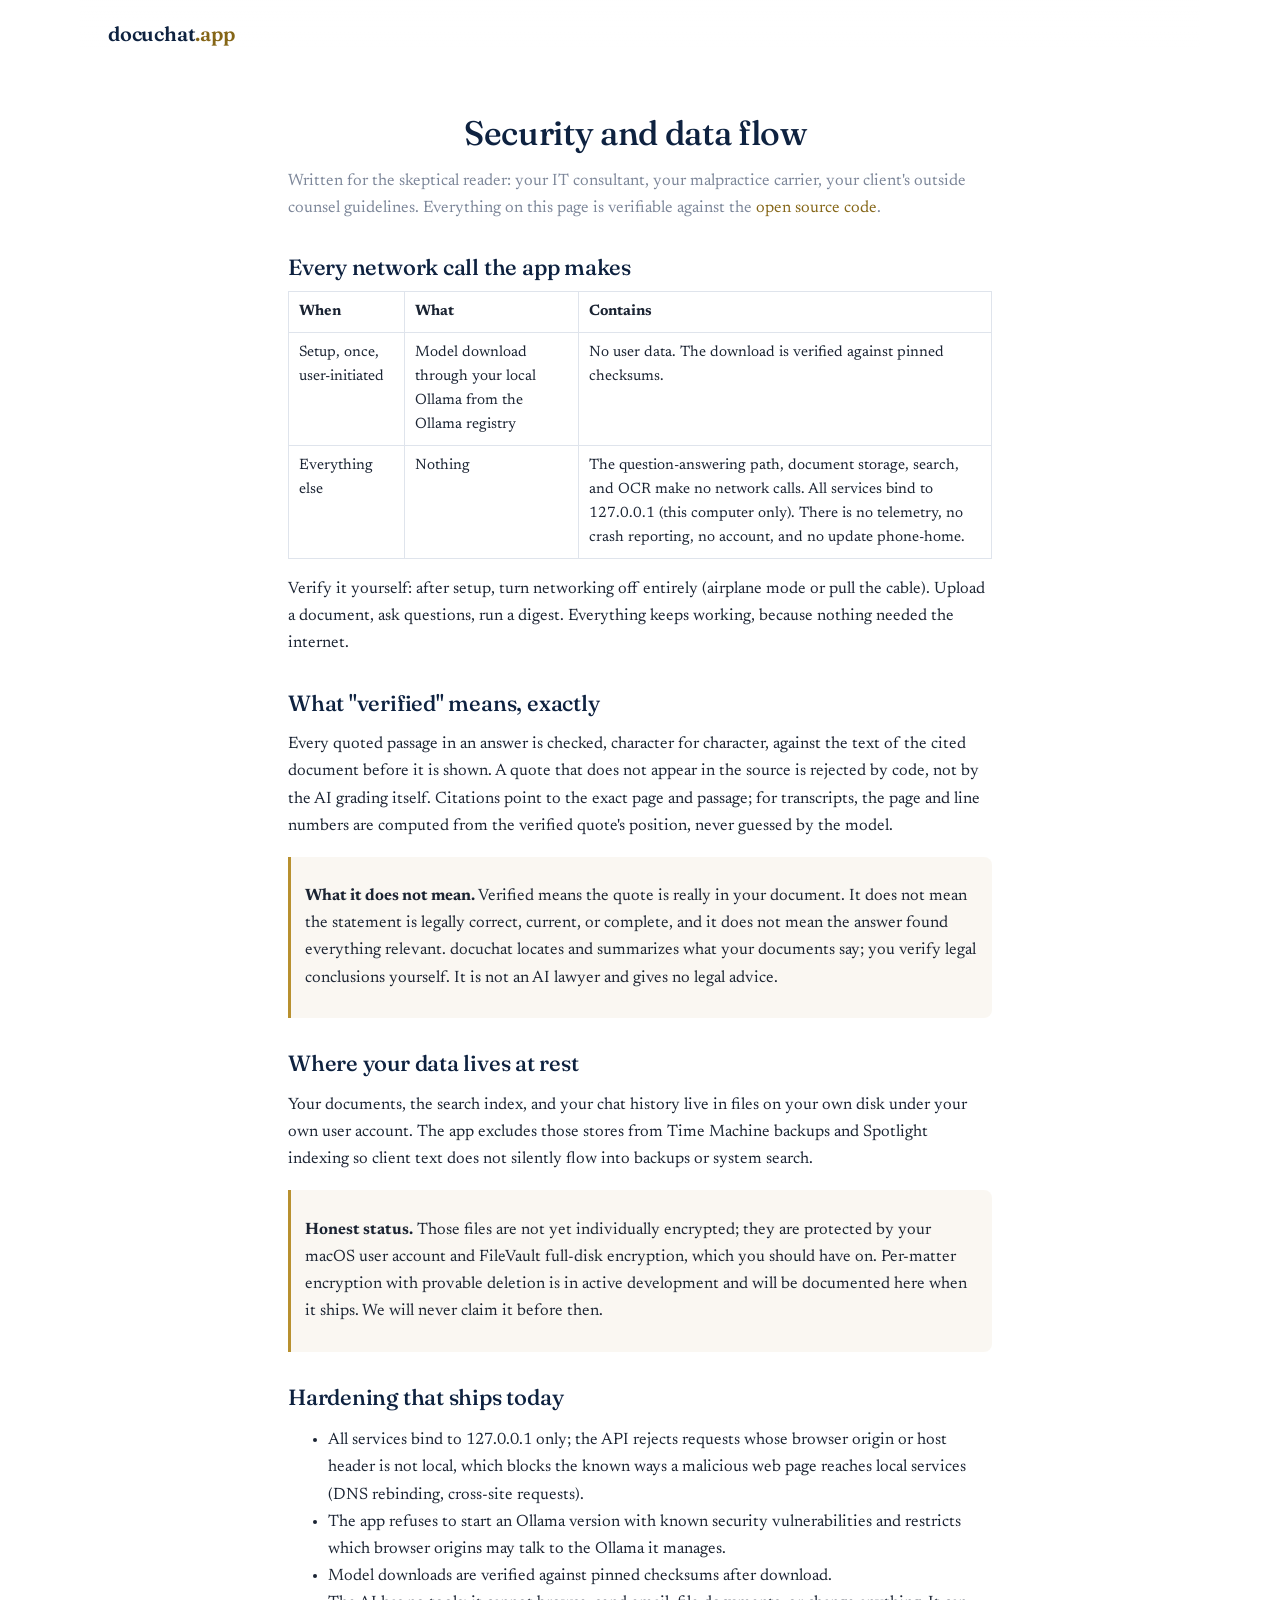
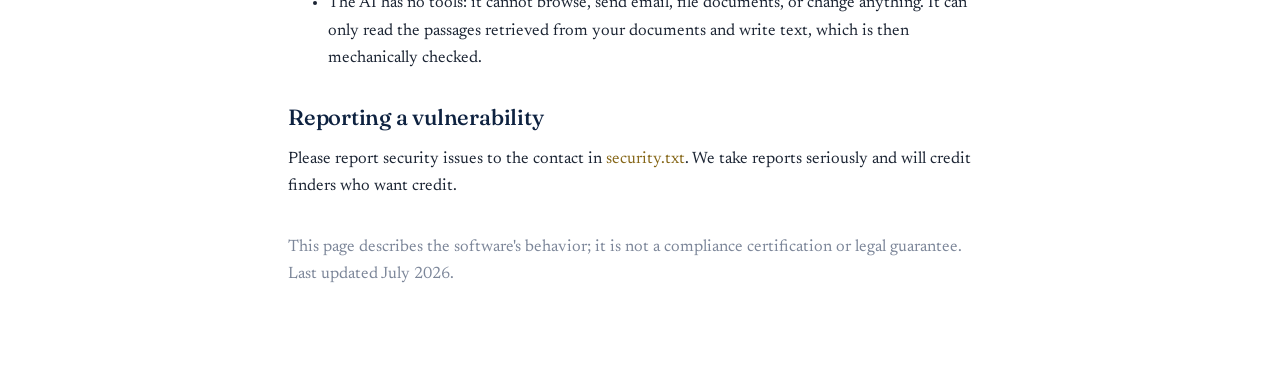
==== site/security.html @ cd8cf402 "feat(site): security & data flow trust page + RFC 9116 security.txt (Move 3d, D-71, HELD on site-pre" ====
<!doctype html>
<html lang="en">
<head>
  <meta charset="utf-8">
  <meta name="viewport" content="width=device-width, initial-scale=1">
  <title>Security and data flow - docuchat.app</title>
  <meta name="description" content="Exactly where your documents go (nowhere), every network call docuchat makes, what verified means and does not mean, and how to check all of it yourself.">
  <link rel="canonical" href="https://docuchat.app/security.html">
  <link href="https://fonts.googleapis.com/css2?family=Fraunces:opsz,wght@9..144,400;9..144,600&family=Newsreader:ital,opsz,wght@0,6..72,400;0,6..72,500&family=IBM+Plex+Mono:wght@400;500&display=swap" rel="stylesheet">
  <link rel="stylesheet" href="styles.css">
  <link rel="icon" href="favicon.svg" type="image/svg+xml">
  <style>
    .trust{max-width:760px;margin:0 auto;padding:48px 28px 80px}
    .trust h1{font-family:"Fraunces",serif;font-size:34px;margin-bottom:6px}
    .trust h2{font-family:"Fraunces",serif;font-size:22px;margin:34px 0 8px}
    .trust p,.trust li{font-size:16.5px;line-height:1.65}
    .trust table{width:100%;border-collapse:collapse;margin:12px 0;font-size:15px}
    .trust th,.trust td{border:1px solid var(--rule);padding:8px 10px;text-align:left;vertical-align:top}
    .trust code{font-family:"IBM Plex Mono",monospace;font-size:13.5px;background:rgba(14,34,64,.06);padding:1px 5px;border-radius:5px}
    .trust .honest{border-left:3px solid var(--gold,#b48a4a);padding:10px 14px;background:rgba(180,138,74,.07);border-radius:0 8px 8px 0;margin:14px 0}
  </style>
</head>
<body>
  <header class="masthead">
    <a class="wordmark" href="/" aria-label="docuchat.app home">
      <span class="wordmark-text">docuchat<span class="tld">.app</span></span>
    </a>
  </header>
  <main class="trust">
    <h1>Security and data flow</h1>
    <p class="muted">Written for the skeptical reader: your IT consultant, your malpractice carrier,
      your client's outside counsel guidelines. Everything on this page is verifiable against the
      <a href="https://github.com/janderswag/legal-document-chat" target="_blank" rel="noopener noreferrer">open source code</a>.</p>

    <h2>Every network call the app makes</h2>
    <table>
      <tr><th>When</th><th>What</th><th>Contains</th></tr>
      <tr><td>Setup, once, user-initiated</td><td>Model download through your local Ollama from the Ollama registry</td><td>No user data. The download is verified against pinned checksums.</td></tr>
      <tr><td>Everything else</td><td>Nothing</td><td>The question-answering path, document storage, search, and OCR make no network calls. All services bind to 127.0.0.1 (this computer only). There is no telemetry, no crash reporting, no account, and no update phone-home.</td></tr>
    </table>
    <p>Verify it yourself: after setup, turn networking off entirely (airplane mode or pull the
      cable). Upload a document, ask questions, run a digest. Everything keeps working, because
      nothing needed the internet.</p>

    <h2>What "verified" means, exactly</h2>
    <p>Every quoted passage in an answer is checked, character for character, against the text of
      the cited document before it is shown. A quote that does not appear in the source is rejected
      by code, not by the AI grading itself. Citations point to the exact page and passage; for
      transcripts, the page and line numbers are computed from the verified quote's position, never
      guessed by the model.</p>
    <div class="honest">
      <p><b>What it does not mean.</b> Verified means the quote is really in your document. It does
      not mean the statement is legally correct, current, or complete, and it does not mean the
      answer found everything relevant. docuchat locates and summarizes what your documents say;
      you verify legal conclusions yourself. It is not an AI lawyer and gives no legal advice.</p>
    </div>

    <h2>Where your data lives at rest</h2>
    <p>Your documents, the search index, and your chat history live in files on your own disk under
      your own user account. The app excludes those stores from Time Machine backups and Spotlight
      indexing so client text does not silently flow into backups or system search.</p>
    <div class="honest">
      <p><b>Honest status.</b> Those files are not yet individually encrypted; they are protected by
      your macOS user account and FileVault full-disk encryption, which you should have on.
      Per-matter encryption with provable deletion is in active development and will be documented
      here when it ships. We will never claim it before then.</p>
    </div>

    <h2>Hardening that ships today</h2>
    <ul>
      <li>All services bind to 127.0.0.1 only; the API rejects requests whose browser origin or
        host header is not local, which blocks the known ways a malicious web page reaches
        local services (DNS rebinding, cross-site requests).</li>
      <li>The app refuses to start an Ollama version with known security vulnerabilities and
        restricts which browser origins may talk to the Ollama it manages.</li>
      <li>Model downloads are verified against pinned checksums after download.</li>
      <li>The AI has no tools: it cannot browse, send email, file documents, or change anything.
        It can only read the passages retrieved from your documents and write text, which is then
        mechanically checked.</li>
    </ul>

    <h2>Reporting a vulnerability</h2>
    <p>Please report security issues to the contact in
      <a href="/.well-known/security.txt">security.txt</a>. We take reports seriously and will
      credit finders who want credit.</p>

    <p class="muted small" style="margin-top:34px">This page describes the software's behavior; it
      is not a compliance certification or legal guarantee. Last updated July 2026.</p>
  </main>
</body>
</html>
---- site/styles.css ----
/* docuchat.app — landing page (D-61 rebrand).
   Aesthetic: clean, trustworthy product page. 60-30-10 palette:
   Navy 60% (headings, wordmark, nav, footer) / light-gray + white 30% (sections, cards) /
   Gold 10% (primary CTA, links, em, key checks). Fraunces (display) + Newsreader (body) +
   IBM Plex Mono. This is the PUBLIC marketing page: web fonts are fine here. */

:root{
  --navy:#0e2240;           /* primary 60% — headings, wordmark, nav, footer */
  --navy-deep:#0a1830;      /* hover/depth */
  --ink:#1b2433;            /* body text */
  --ink-soft:#48536a;       /* secondary text */
  --muted:#7c8699;          /* tertiary / captions */
  --paper:#ffffff;          /* background */
  --paper-2:#eef1f5;        /* light-gray 30% — alternating sections, cards, pills */
  --rule:#dfe4ec;           /* hairline */
  --gold:#b8902f;           /* accent 10% — primary CTA, em, key checks */
  --gold-deep:#856617;      /* gold-on-white links/text — 5.3:1, passes WCAG AA */
  --card:#ffffff;
  --shadow:18px 22px 50px -30px rgba(14,34,64,.30);
  --maxw:1120px;
}

*{box-sizing:border-box}
html{scroll-behavior:smooth;overflow-x:hidden}
body{
  margin:0;background:var(--paper);color:var(--ink);
  font-family:"Newsreader",Georgia,"Times New Roman",serif;
  font-size:18px;line-height:1.6;font-optical-sizing:auto;
  -webkit-font-smoothing:antialiased;text-rendering:optimizeLegibility;
  overflow-x:hidden;
}
em{font-style:italic;color:var(--gold-deep)}
a{color:var(--gold-deep);text-decoration:none}
a:hover{text-decoration:underline;text-underline-offset:3px}
.muted{color:var(--muted)}
.small{font-size:14px}

/* subtle paper grain overlay */
.grain{position:fixed;inset:0;pointer-events:none;z-index:1;opacity:.18;mix-blend-mode:multiply;
  background-image:url("data:image/svg+xml,%3Csvg xmlns='http://www.w3.org/2000/svg' width='160' height='160'%3E%3Cfilter id='n'%3E%3CfeTurbulence type='fractalNoise' baseFrequency='0.8' numOctaves='2' stitchTiles='stitch'/%3E%3CfeColorMatrix type='saturate' values='0'/%3E%3C/filter%3E%3Crect width='100%25' height='100%25' filter='url(%23n)' opacity='0.04'/%3E%3C/svg%3E");}

/* layout helpers */
main{position:relative;z-index:2}
section{max-width:var(--maxw);margin:0 auto;padding:0 28px}
.kicker{font-family:"IBM Plex Mono",monospace;font-size:12px;letter-spacing:.22em;
  text-transform:uppercase;color:var(--gold-deep);display:inline-block;margin-bottom:14px}
.section-head{max-width:680px;margin:0 0 38px}
.section-head.center{margin-left:auto;margin-right:auto;text-align:center}
h1,h2,h3,h4{font-family:"Fraunces",Georgia,serif;font-weight:500;letter-spacing:-.01em;line-height:1.05;margin:0;color:var(--navy)}
h2{font-size:clamp(30px,4.6vw,46px);margin-bottom:14px}
h3{font-size:22px;font-weight:600;letter-spacing:0}
.section-head p{color:var(--ink-soft);font-size:19px;margin:.5em 0 0}

/* masthead */
.masthead{position:sticky;top:0;z-index:30;display:flex;align-items:center;justify-content:space-between;
  max-width:var(--maxw);margin:0 auto;padding:18px 28px;
  background:linear-gradient(#fff,rgba(255,255,255,.88) 70%,rgba(255,255,255,0));
  backdrop-filter:blur(2px)}
.wordmark{display:flex;align-items:center;gap:10px;color:var(--navy);font-family:"Fraunces",serif;
  font-weight:600;font-size:20px;letter-spacing:-.01em}
.wordmark-text{display:inline-flex;align-items:baseline}
.wordmark-text .tld{color:var(--gold-deep)}
/* inline logo mark (doc + chat bubble in navy, shield+lock in gold) */
.logo-mark{width:34px;height:32px;flex:0 0 auto;display:block}
.lk-bubble{fill:#fff;stroke:var(--navy);stroke-width:2;stroke-linejoin:round}
.lk-line{fill:none;stroke:var(--navy);stroke-width:2;stroke-linecap:round}
.lk-fold{fill:var(--gold)}
.lk-shield{fill:var(--gold);stroke:#fff;stroke-width:1.5;stroke-linejoin:round}
.lk-lock{fill:none;stroke:#fff;stroke-width:1.6;stroke-linecap:round}
.lk-lock-body{fill:#fff;stroke:none}
.topnav{display:flex;align-items:center;gap:26px;font-size:15px}
.topnav .nav-gh{display:inline-flex;align-items:center;gap:8px;padding:9px 18px;border-radius:999px;
  background:var(--navy);color:#fff;font-family:"Newsreader",serif;font-size:14.5px;
  transition:transform .15s ease,background .15s ease}
.topnav .nav-gh:hover{background:var(--navy-deep);color:#fff;text-decoration:none;transform:translateY(-1px)}
.topnav .nav-gh svg{width:16px;height:16px;fill:currentColor}

/* hero — centered, on a soft luminous glow */
.hero{position:relative;text-align:center;padding:78px 28px 34px;max-width:var(--maxw);overflow:visible}
.glow{position:absolute;left:50%;top:-90px;transform:translateX(-50%);z-index:0;pointer-events:none;
  width:min(1120px,100vw);height:660px;filter:blur(12px);
  background:
    radial-gradient(50% 58% at 50% 22%, rgba(184,144,47,.10), rgba(184,144,47,0) 64%),
    radial-gradient(38% 48% at 50% 18%, rgba(14,34,64,.06), rgba(14,34,64,0) 72%);}
.hero > :not(.glow){position:relative;z-index:1}
.eyebrow{font-family:"IBM Plex Mono",monospace;font-size:12px;letter-spacing:.16em;
  color:var(--navy);text-transform:uppercase;margin:0 0 20px}
h1{font-size:clamp(40px,6.6vw,80px);font-weight:500;max-width:16ch;margin:0 auto;line-height:1.04}
h1 em{font-weight:500}
.lede{font-size:clamp(18px,2.1vw,23px);max-width:52ch;color:var(--ink-soft);margin:24px auto 0}
.hero-cta{display:flex;align-items:center;justify-content:center;gap:14px;flex-wrap:wrap;margin:36px 0 0}
.hero-fineprint{font-family:"IBM Plex Mono",monospace;font-size:12.5px;letter-spacing:.04em;
  color:var(--muted);margin:18px 0 0}

.btn{display:inline-flex;align-items:center;gap:10px;font-family:"Newsreader",serif;font-size:17px;
  padding:14px 28px;border-radius:999px;border:1px solid transparent;cursor:pointer;
  transition:transform .15s ease,box-shadow .15s ease,background .15s ease}
/* primary CTA = gold, navy text (AA: navy #0e2240 on gold #b8902f) */
.btn-mac{background:var(--gold);color:var(--navy);font-weight:500;box-shadow:0 14px 30px -16px rgba(184,144,47,.6)}
.btn-mac:hover{background:var(--gold-deep);color:#fff;transform:translateY(-2px);text-decoration:none;box-shadow:0 20px 38px -18px rgba(154,119,39,.6)}
/* secondary = light-gray pill, navy text */
.btn-win{background:var(--paper-2);color:var(--navy)}
.btn-win:hover{background:#e2e7ef;transform:translateY(-2px);text-decoration:none}
.btn-soon{font-family:"IBM Plex Mono",monospace;font-size:9.5px;letter-spacing:.14em;text-transform:uppercase;
  color:var(--muted);background:rgba(14,34,64,.07);border-radius:6px;padding:2px 6px;margin-left:2px}
.btn-mac .btn-soon{color:#fff;background:rgba(14,34,64,.35)}
.apple{width:19px;height:19px;fill:currentColor}
.win{width:17px;height:17px;fill:currentColor}

/* hero product shot — clean light card floating on the glow, directly under the buttons */
.hero-shot{margin:54px auto 0;max-width:1000px;border-radius:16px;overflow:hidden;
  border:1px solid var(--rule);background:#fff;
  box-shadow:0 50px 100px -45px rgba(14,34,64,.30), 0 14px 34px -20px rgba(14,34,64,.18)}
.screen-bar{display:flex;align-items:center;gap:8px;padding:11px 16px;background:var(--paper-2);border-bottom:1px solid var(--rule)}
.screen-bar span{width:11px;height:11px;border-radius:50%;background:#cfd6e1}
.screen-bar span:nth-child(1){background:#e6b3a8}.screen-bar span:nth-child(2){background:#e7cd8c}.screen-bar span:nth-child(3){background:#a9c3d6}
.screen-shot{display:block;width:100%;height:auto;background:#fff}
/* live animated demo embed */
.screen-demo{display:block;width:100%;aspect-ratio:1120/700;border:0;background:var(--paper-2)}

/* setup — two columns: intro + a card diagram of the local stack */
.setup{padding:104px 28px 36px;display:grid;grid-template-columns:.84fr 1.16fr;gap:54px;align-items:stretch;max-width:var(--maxw)}
.setup-grid{display:flex;flex-direction:column}
.setup-intro{position:sticky;top:92px}
.setup-intro h2{margin:0 0 16px}
.setup-intro p{color:var(--ink-soft);font-size:18px;margin:0 0 12px;max-width:36ch}
.setup-after{color:var(--ink)!important}
.setup-after strong{font-weight:600;color:var(--navy)}
.setup-link{display:inline-block;margin-top:8px;font-family:"IBM Plex Mono",monospace;font-size:13px;letter-spacing:.04em}

.setup-featured{display:grid;grid-template-columns:repeat(2,1fr);gap:16px;align-items:stretch;flex:1}
.scard{position:relative;border-radius:16px;border:1px solid var(--rule);background:#fff;padding:22px;
  display:flex;flex-direction:column;gap:8px}
.scard .snum{font-family:"IBM Plex Mono",monospace;font-size:10px;letter-spacing:.16em;text-transform:uppercase;color:var(--muted)}
.sico{width:42px;height:42px;border-radius:11px;display:grid;place-items:center;margin:2px 0}
.sico svg{width:22px;height:22px;stroke-width:1.7;fill:none}
.sico svg.brand{fill:currentColor;stroke:none}
.s3mark{display:grid;place-items:center}
.s3mark .logo-mark{width:30px;height:28px}
.scard h3{font-family:"Fraunces",serif;font-size:18px;font-weight:600;margin:0}
.scard p{font-size:14px;color:var(--ink-soft);margin:0;line-height:1.5}
.scard>a{margin-top:auto;font-size:13.5px;padding-top:6px}
.s-1{background:var(--paper-2);border-color:#dbe2ec}.s-1 .sico{background:#dde4f0;color:var(--navy)}
.s-3{background:#faf3e2;border-color:#ecdcb6}.s-3 .sico{background:#f1e3bf;color:var(--gold-deep)}

/* privacy statement */
.privacy{max-width:920px;padding:70px 28px}
.privacy-statement{font-family:"Fraunces",serif;font-weight:400;font-size:clamp(24px,3.6vw,38px);
  line-height:1.3;text-align:center;color:var(--navy);position:relative}
.privacy-statement::before,.privacy-statement::after{content:"";display:block;width:54px;height:2px;
  background:var(--gold);margin:0 auto 26px}
.privacy-statement::after{margin:26px auto 0}
.privacy-statement em{display:inline}

/* problem band — the overwhelmed attorney */
.problem{padding:96px 28px 30px}
.problem-grid{display:grid;grid-template-columns:1.05fr .95fr;gap:54px;align-items:center}
.problem-figure{margin:0;border-radius:18px;overflow:hidden;border:3px solid var(--navy);
  box-shadow:0 40px 80px -44px rgba(14,34,64,.5)}
.problem-figure img{display:block;width:100%;height:auto}
.problem-copy h2{margin:0 0 16px}
.problem-copy p{color:var(--ink-soft);font-size:18px;margin:0 0 14px}
.problem-copy .lead-in{font-family:"IBM Plex Mono",monospace;font-size:12px;letter-spacing:.18em;
  text-transform:uppercase;color:var(--gold-deep);margin:0 0 14px}

/* help / book-a-call + open-source bands */
.bands{display:grid;grid-template-columns:1fr 1fr;gap:22px;padding:30px 28px 10px;max-width:var(--maxw);margin:0 auto}
.band{background:var(--paper-2);border:1px solid var(--rule);border-radius:18px;padding:34px 32px;text-align:center}
.band h3{font-family:"Fraunces",serif;font-size:24px;font-weight:600;margin:0 0 8px}
.band p{color:var(--ink-soft);font-size:16px;margin:0 auto 18px;max-width:46ch}
.band-actions{display:flex;flex-wrap:wrap;gap:12px;align-items:center;justify-content:center}
.band-btn{display:inline-flex;align-items:center;gap:8px;font-family:"Newsreader",serif;font-size:15.5px;
  padding:11px 20px;border-radius:999px;border:1px solid transparent;transition:transform .15s,background .15s}
.band-btn svg{width:17px;height:17px;fill:currentColor}
.band-btn.primary{background:var(--gold);color:var(--navy);font-weight:500}
.band-btn.primary:hover{background:var(--gold-deep);color:#fff;text-decoration:none;transform:translateY(-2px)}
.band-btn.ghost{background:#fff;color:var(--navy);border-color:var(--rule)}
.band-btn.ghost:hover{background:#fff;border-color:var(--navy);text-decoration:none;transform:translateY(-2px)}
.band-btn.dark{background:var(--navy);color:#fff}
.band-btn.dark:hover{background:var(--navy-deep);color:#fff;text-decoration:none;transform:translateY(-2px)}
.ph-badge{display:inline-flex;align-items:center;gap:9px;background:#fff;border:1px solid var(--rule);
  border-radius:12px;padding:8px 14px;color:var(--navy);font-family:"IBM Plex Mono",monospace;
  font-size:11px;letter-spacing:.04em;line-height:1.2}
.ph-badge:hover{text-decoration:none;border-color:#da552f}
.ph-badge .ph-cat{color:#da552f;font-weight:500;display:block;font-size:10px;letter-spacing:.12em;text-transform:uppercase}
.ph-badge .ph-name{color:var(--navy);font-size:13px;letter-spacing:0}
.ph-badge svg{width:24px;height:24px;flex:0 0 auto}

/* get */
.get{padding:40px 28px 30px}
.get-cards{display:flex;gap:22px;justify-content:center;flex-wrap:wrap;margin-top:8px}
.dl{display:flex;flex-direction:column;align-items:center;gap:4px;width:280px;padding:28px 24px;
  border-radius:16px;text-align:center;border:1px solid var(--rule);background:var(--card)}
.dl .apple,.dl .win{width:34px;height:34px;margin-bottom:8px}
.dl-title{font-family:"Fraunces",serif;font-size:20px;font-weight:600;color:var(--navy)}
.dl-sub{font-size:14px;color:var(--muted)}
/* Until a signed build ships, the platform cards are honest placeholders and the
   run-from-source card carries the primary (navy) treatment. When the DMG lands,
   restore .dl-mac to the navy fill and demote .dl-src. */
.dl-mac{opacity:.62;cursor:default}.dl-mac .apple{fill:var(--ink-soft)}
.dl-win{opacity:.62;cursor:default}.dl-win .win{fill:var(--ink-soft)}
.dl-src{background:var(--navy);border-color:var(--navy)}
.dl-src .srcico{width:34px;height:34px;margin-bottom:8px;color:#fff}
.dl-src .dl-title{color:#fff}.dl-src .dl-sub{color:#b9c4d6;opacity:.85}
.dl-src:hover{text-decoration:none;transform:translateY(-3px);box-shadow:0 18px 34px -20px rgba(14,34,64,.9);transition:transform .15s,box-shadow .15s}
.get-note{max-width:560px;margin:26px auto 0;text-align:center;font-size:14px;color:var(--muted)}

/* footer */
.foot{max-width:var(--maxw);margin:60px auto 0;padding:34px 28px 56px;border-top:1px solid var(--rule);position:relative;z-index:2}
.foot-row{display:flex;align-items:center;gap:10px;font-family:"Fraunces",serif;font-size:17px;color:var(--navy)}
.foot-row .logo-mark{width:26px;height:24px}
.foot-row .tld{color:var(--gold-deep)}
.foot .dot{color:var(--rule)}
.foot p{margin:14px 0 0;max-width:60ch}
.foot a{color:var(--gold-deep)}

/* reveal-on-load / scroll */
.reveal{opacity:0;transform:translateY(16px);transition:opacity .7s ease,transform .7s ease;transition-delay:var(--d,0ms)}
.reveal.in{opacity:1;transform:none}
@media (prefers-reduced-motion:reduce){.reveal{opacity:1;transform:none}}

@media (max-width:900px){
  .setup{grid-template-columns:1fr;gap:28px}
  .setup-intro{position:static}
  .setup-intro p{max-width:none}
  .problem-grid{grid-template-columns:1fr;gap:28px}
  .bands{grid-template-columns:1fr}
}
@media (max-width:820px){
  .hero{padding-top:56px}
  .hero-shot{margin-top:38px}
  .hero-cta{gap:10px}
  h1{max-width:none}
}
@media (max-width:560px){
  .setup-featured{grid-template-columns:1fr}
  .masthead{padding-left:18px;padding-right:18px}
  .wordmark{font-size:18px}
  .topnav .nav-gh{padding:8px 15px;font-size:13.5px;gap:7px}
}

/* comparison table — vs cloud AI chat */
.compare{padding:96px 28px 20px}
.compare-wrap{max-width:960px;margin:0 auto}
.compare-table{width:100%;border-collapse:separate;border-spacing:0;font-size:16px;
  border:1px solid var(--rule);border-radius:16px;overflow:hidden;background:#fff}
.compare-table th,.compare-table td{padding:16px 20px;text-align:left;vertical-align:top;
  border-bottom:1px solid var(--rule)}
.compare-table thead th{background:var(--navy);color:#fff;font-family:"Fraunces",serif;font-weight:600;
  font-size:16px;letter-spacing:0}
.compare-table thead th small{display:block;font-family:"IBM Plex Mono",monospace;font-size:10.5px;
  font-weight:400;letter-spacing:.06em;color:#aeb9cd;margin-top:3px}
.compare-table thead th.ct-us{background:var(--navy-deep)}
.compare-table thead th.ct-us::after{content:"";display:block;height:3px;background:var(--gold);
  margin:8px -20px -16px;border:0}
.compare-table tbody th{font-weight:600;color:var(--navy);font-family:"Newsreader",serif;width:34%}
.compare-table td{color:var(--ink-soft)}
.compare-table td.ct-us{background:#faf5e9;color:var(--ink);font-weight:500}
.compare-table tbody tr:last-child th,.compare-table tbody tr:last-child td{border-bottom:0}

/* FAQ */
.faq{padding:80px 28px 20px}
.faq-list{max-width:760px;margin:0 auto;display:flex;flex-direction:column;gap:12px}
.faq-item{border:1px solid var(--rule);border-radius:14px;background:#fff;overflow:hidden}
.faq-item summary{cursor:pointer;list-style:none;padding:18px 22px;font-family:"Fraunces",serif;
  font-size:18px;font-weight:600;color:var(--navy);display:flex;align-items:center;justify-content:space-between;gap:16px}
.faq-item summary::-webkit-details-marker{display:none}
.faq-item summary::after{content:"+";font-family:"IBM Plex Mono",monospace;font-weight:400;font-size:22px;
  color:var(--gold-deep);flex:0 0 auto;transition:transform .2s ease}
.faq-item[open] summary::after{content:"–"}
.faq-item[open] summary{border-bottom:1px solid var(--rule)}
.faq-item p{margin:0;padding:16px 22px 20px;color:var(--ink-soft);font-size:16px;line-height:1.6}

@media (max-width:640px){
  .compare-table thead{position:absolute;width:1px;height:1px;overflow:hidden;clip:rect(0 0 0 0)}
  .compare-table,.compare-table tbody,.compare-table tr,.compare-table th,.compare-table td{display:block;width:auto}
  .compare-table{border-radius:14px}
  .compare-table tbody tr{border-bottom:2px solid var(--rule);padding:6px 0}
  .compare-table tbody tr:last-child{border-bottom:0}
  .compare-table tbody th{width:auto;padding:14px 18px 6px;font-size:16px}
  .compare-table td{border-bottom:0;padding:4px 18px 10px 18px}
  .compare-table td::before{content:attr(data-label);display:block;font-family:"IBM Plex Mono",monospace;
    font-size:10px;letter-spacing:.08em;text-transform:uppercase;color:var(--muted);margin-bottom:2px}
  .compare-table td.ct-us{background:transparent;color:var(--ink)}
  .compare-table td.ct-us::before{color:var(--gold-deep)}
}
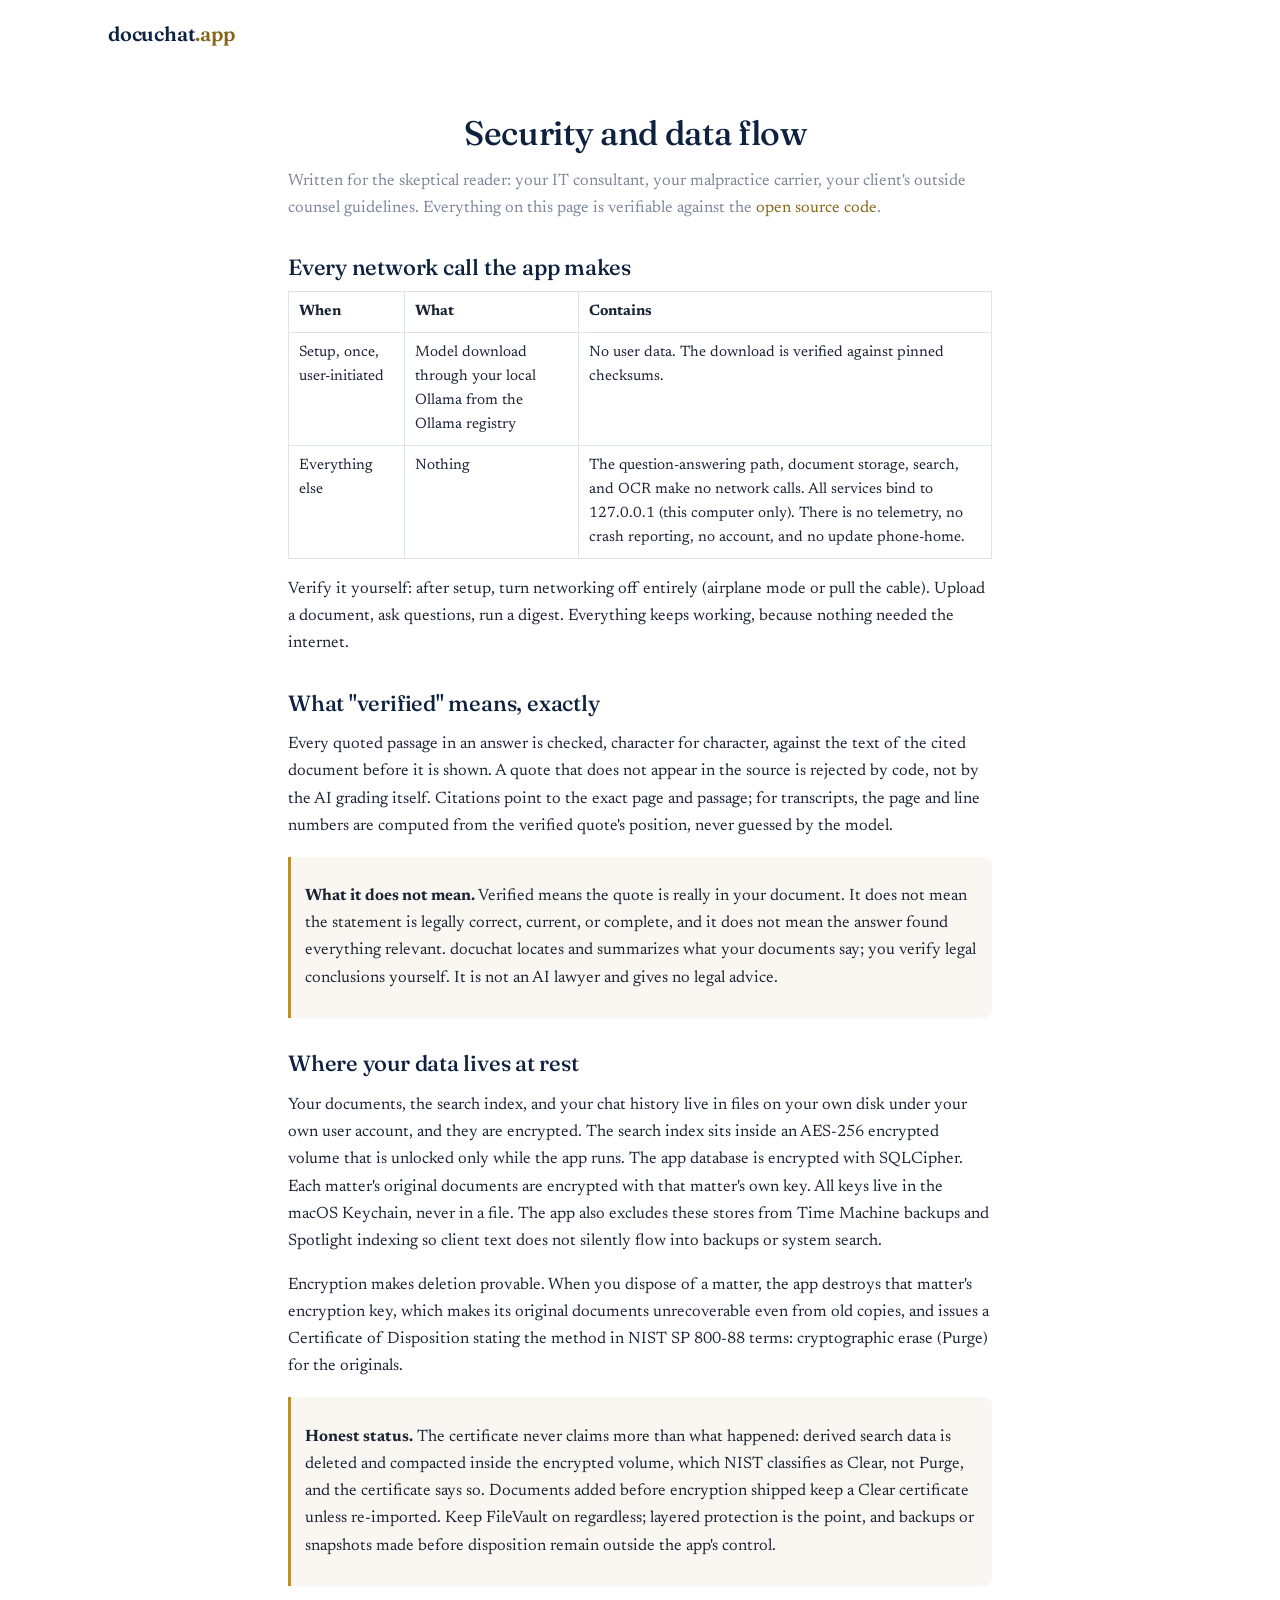
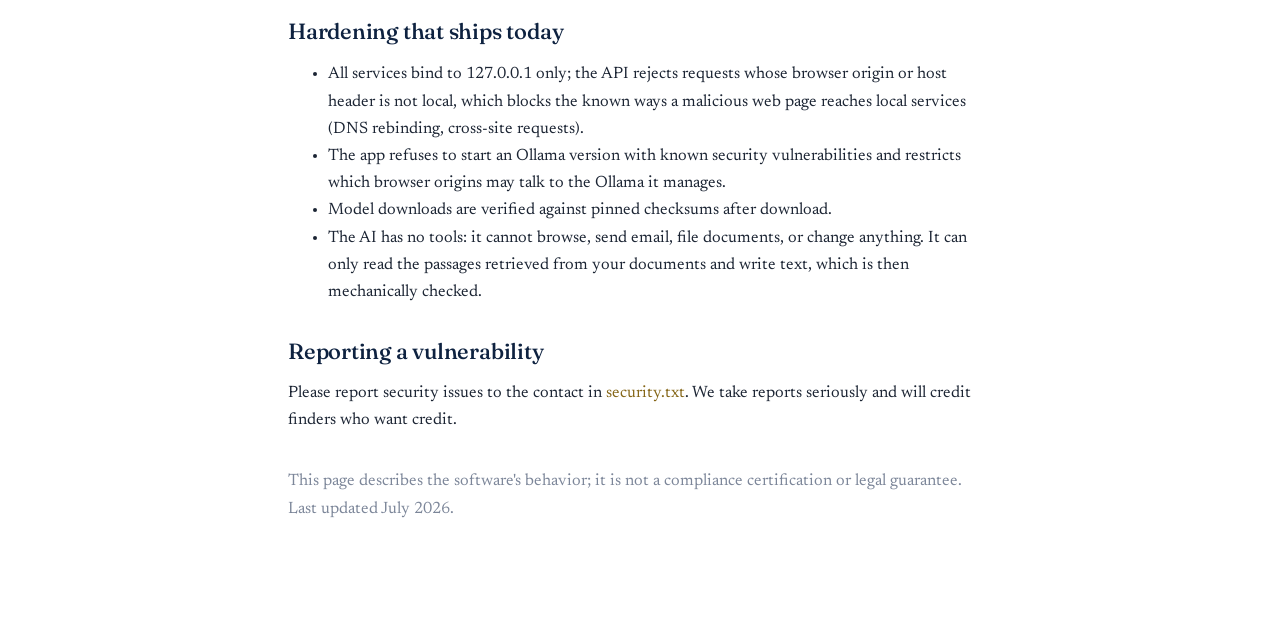
==== commit 5deca5ed: "feat(site): security page tells the shipped encryption truth (D-74; HELD on site-preview) At-rest se" ====
--- a/site/security.html
+++ b/site/security.html
@@ -57,13 +57,23 @@
 
     <h2>Where your data lives at rest</h2>
     <p>Your documents, the search index, and your chat history live in files on your own disk under
-      your own user account. The app excludes those stores from Time Machine backups and Spotlight
-      indexing so client text does not silently flow into backups or system search.</p>
+      your own user account, and they are encrypted. The search index sits inside an AES-256
+      encrypted volume that is unlocked only while the app runs. The app database is encrypted
+      with SQLCipher. Each matter's original documents are encrypted with that matter's own key.
+      All keys live in the macOS Keychain, never in a file. The app also excludes these stores
+      from Time Machine backups and Spotlight indexing so client text does not silently flow into
+      backups or system search.</p>
+    <p>Encryption makes deletion provable. When you dispose of a matter, the app destroys that
+      matter's encryption key, which makes its original documents unrecoverable even from old
+      copies, and issues a Certificate of Disposition stating the method in NIST SP 800-88 terms:
+      cryptographic erase (Purge) for the originals.</p>
     <div class="honest">
-      <p><b>Honest status.</b> Those files are not yet individually encrypted; they are protected by
-      your macOS user account and FileVault full-disk encryption, which you should have on.
-      Per-matter encryption with provable deletion is in active development and will be documented
-      here when it ships. We will never claim it before then.</p>
+      <p><b>Honest status.</b> The certificate never claims more than what happened: derived
+      search data is deleted and compacted inside the encrypted volume, which NIST classifies as
+      Clear, not Purge, and the certificate says so. Documents added before encryption shipped
+      keep a Clear certificate unless re-imported. Keep FileVault on regardless; layered
+      protection is the point, and backups or snapshots made before disposition remain outside
+      the app's control.</p>
     </div>
 
     <h2>Hardening that ships today</h2>
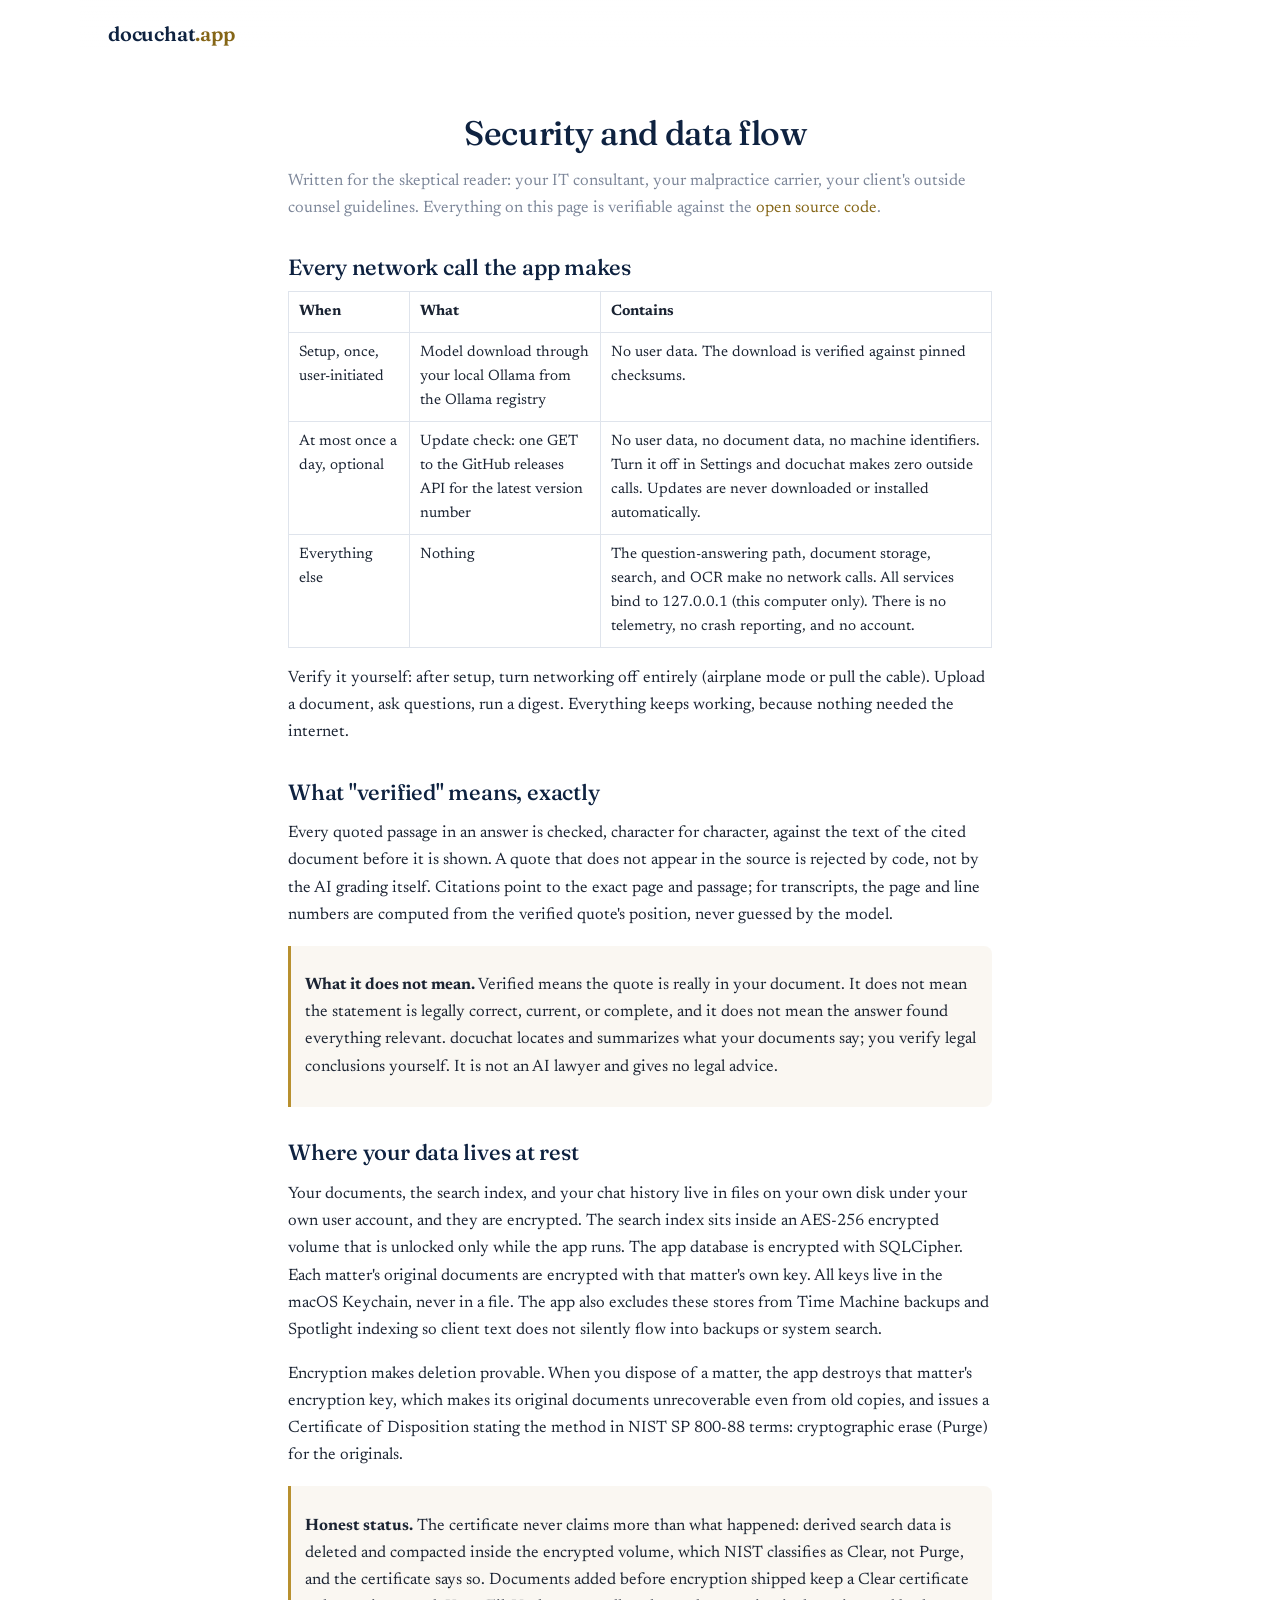
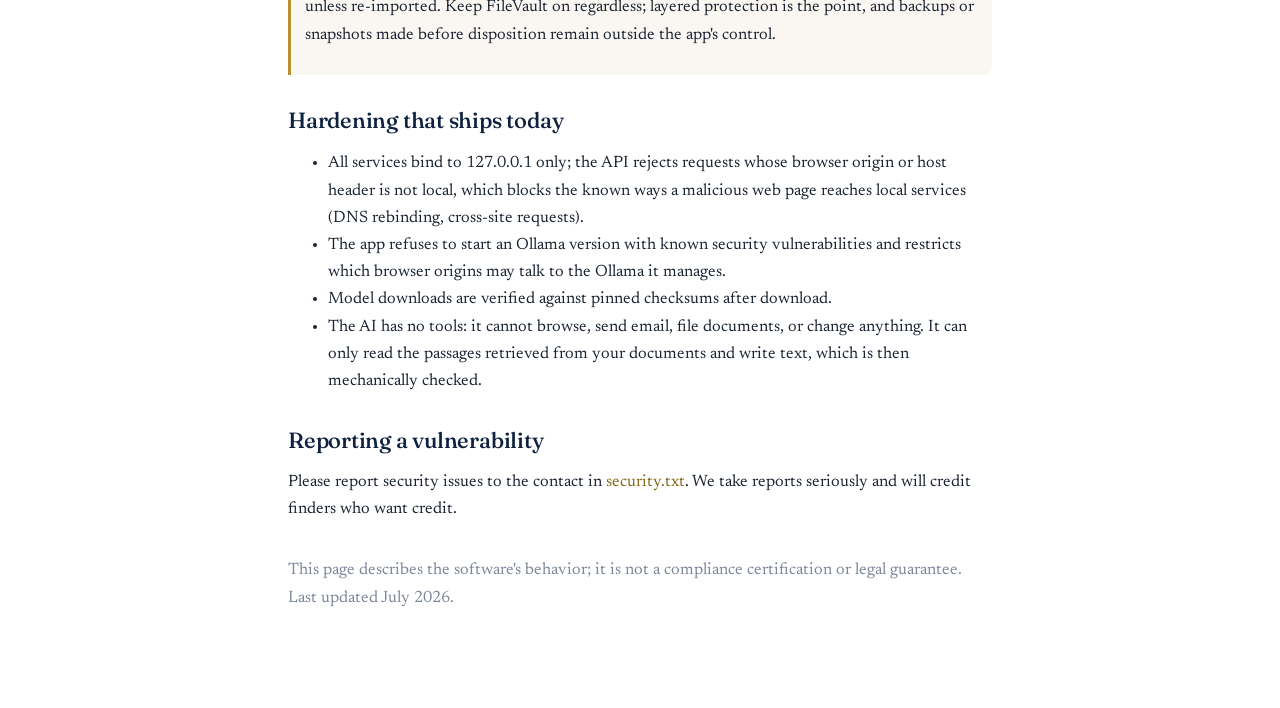
==== commit 4e66bc2f: "release: v0.2.0 — version bump, site security caveat (D-78), post-release honesty tests - appversion" ====
--- a/site/security.html
+++ b/site/security.html
@@ -36,7 +36,8 @@
     <table>
       <tr><th>When</th><th>What</th><th>Contains</th></tr>
       <tr><td>Setup, once, user-initiated</td><td>Model download through your local Ollama from the Ollama registry</td><td>No user data. The download is verified against pinned checksums.</td></tr>
-      <tr><td>Everything else</td><td>Nothing</td><td>The question-answering path, document storage, search, and OCR make no network calls. All services bind to 127.0.0.1 (this computer only). There is no telemetry, no crash reporting, no account, and no update phone-home.</td></tr>
+      <tr><td>At most once a day, optional</td><td>Update check: one GET to the GitHub releases API for the latest version number</td><td>No user data, no document data, no machine identifiers. Turn it off in Settings and docuchat makes zero outside calls. Updates are never downloaded or installed automatically.</td></tr>
+      <tr><td>Everything else</td><td>Nothing</td><td>The question-answering path, document storage, search, and OCR make no network calls. All services bind to 127.0.0.1 (this computer only). There is no telemetry, no crash reporting, and no account.</td></tr>
     </table>
     <p>Verify it yourself: after setup, turn networking off entirely (airplane mode or pull the
       cable). Upload a document, ask questions, run a digest. Everything keeps working, because
--- a/site/styles.css
+++ b/site/styles.css
@@ -194,14 +194,15 @@
 .dl .apple,.dl .win{width:34px;height:34px;margin-bottom:8px}
 .dl-title{font-family:"Fraunces",serif;font-size:20px;font-weight:600;color:var(--navy)}
 .dl-sub{font-size:14px;color:var(--muted)}
-/* Until a signed build ships, the platform cards are honest placeholders and the
-   run-from-source card carries the primary (navy) treatment. When the DMG lands,
-   restore .dl-mac to the navy fill and demote .dl-src. */
-.dl-mac{opacity:.62;cursor:default}.dl-mac .apple{fill:var(--ink-soft)}
+/* The signed macOS DMG has shipped (v0.1.0): .dl-mac carries the primary (navy)
+   treatment; run-from-source is demoted to a plain card; Windows stays a muted
+   placeholder until its signed build ships. */
+.dl-mac{background:var(--navy);border-color:var(--navy)}
+.dl-mac .apple{fill:#fff}
+.dl-mac .dl-title{color:#fff}.dl-mac .dl-sub{color:#b9c4d6;opacity:.85}
+.dl-mac:hover{text-decoration:none;transform:translateY(-3px);box-shadow:0 18px 34px -20px rgba(14,34,64,.9);transition:transform .15s,box-shadow .15s}
 .dl-win{opacity:.62;cursor:default}.dl-win .win{fill:var(--ink-soft)}
-.dl-src{background:var(--navy);border-color:var(--navy)}
-.dl-src .srcico{width:34px;height:34px;margin-bottom:8px;color:#fff}
-.dl-src .dl-title{color:#fff}.dl-src .dl-sub{color:#b9c4d6;opacity:.85}
+.dl-src .srcico{width:34px;height:34px;margin-bottom:8px;color:var(--navy)}
 .dl-src:hover{text-decoration:none;transform:translateY(-3px);box-shadow:0 18px 34px -20px rgba(14,34,64,.9);transition:transform .15s,box-shadow .15s}
 .get-note{max-width:560px;margin:26px auto 0;text-align:center;font-size:14px;color:var(--muted)}
 
